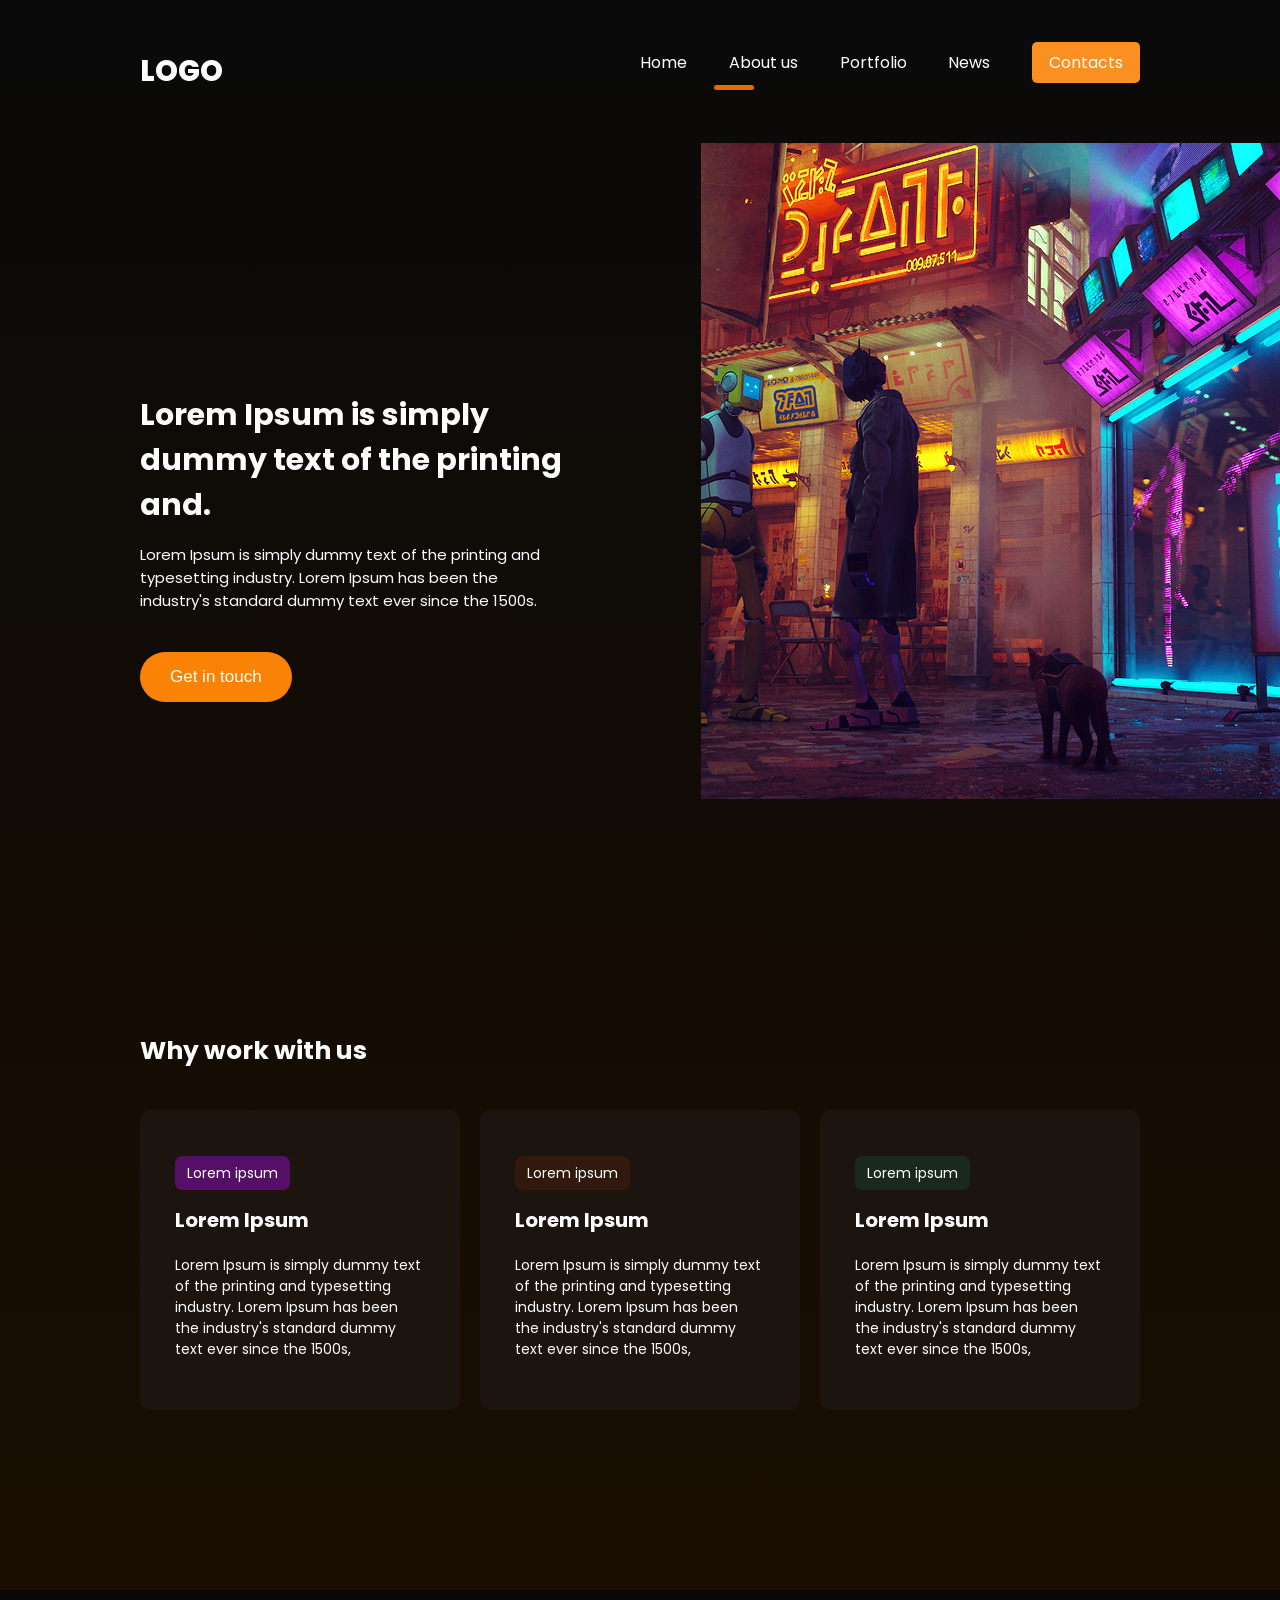
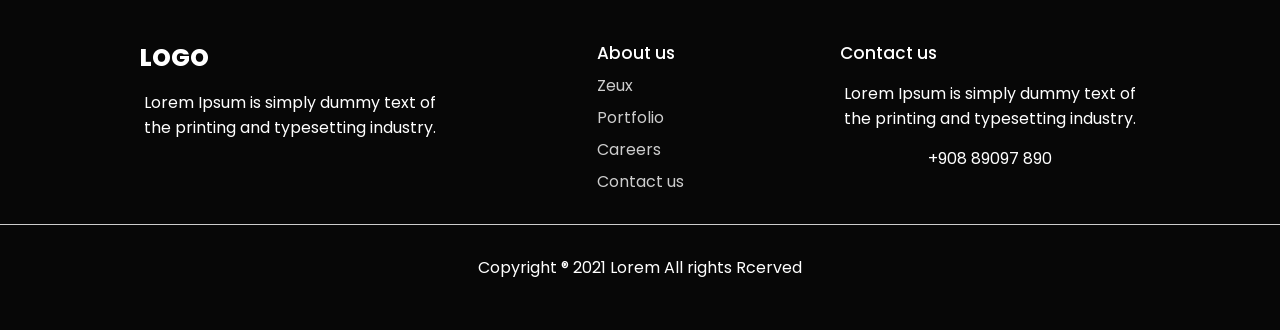
==== about.html @ df9c2403 "first commit" ====
<!DOCTYPE html>
<html lang="en">
<head>
    <meta charset="UTF-8">
    <meta name="viewport" content="width=device-width, initial-scale=1.0">
    <title>Game Website</title>
    <!-- В следующей строке нужна точка для подключения картинки (я её убрал, оказалось можно и без неёй)-->
    <link rel="stylesheet" href="css/main.css">
</head>

<body>
    <div class="wrapper">
        <header class="container">
            <span class="logo">logo</span>
            <nav>
                <ul>
                    <li><a href="/">Home</a></li>
                    <li class="active"><a href= "/about.html">About us</a></li>
                    <li><a href="#">Portfolio</a></li>
                    <li><a href="#">News</a></li>
                    <li class="btn"><a href="#">Contacts</a></li>
                </ul>
            </nav>
        </header>

        <div class="hero--about container">
            <div class="info">
                <h1>Lorem Ipsum is simply dummy text of the printing and.</h1>
                <p>Lorem Ipsum is simply dummy text of the printing and typesetting industry. Lorem Ipsum has been the industry's standard dummy text ever since the 1500s.</p>
                <button class="btn">Get in touch</button>
            </div>
            <img src="img/about-banner.png" alt="">
        </div>

        <div class="container work">
            <h2>Why work with us</h2>
            <div class="blocks">
                <div class="block">
                    <span class="badge purple">Lorem ipsum</span>
                    <h3>Lorem Ipsum</h3>
                    <p>Lorem Ipsum is simply dummy text of the printing and typesetting industry. Lorem Ipsum has been the industry's standard dummy text ever since the 1500s,</p>
                </div>
                <div class="block">
                    <span class="badge brown">Lorem ipsum</span>
                    <h3>Lorem Ipsum</h3>
                    <p>Lorem Ipsum is simply dummy text of the printing and typesetting industry. Lorem Ipsum has been the industry's standard dummy text ever since the 1500s,</p>
                </div>
                <div class="block">
                    <span class="badge green">Lorem ipsum</span>
                    <h3>Lorem Ipsum</h3>
                    <p>Lorem Ipsum is simply dummy text of the printing and typesetting industry. Lorem Ipsum has been the industry's standard dummy text ever since the 1500s,</p>
                </div>
            </div>
        </div>
    </div>

    <footer>
        <div class="blocks container">
            <div>
                <span class="logo">LOGO</span>
                <p>Lorem Ipsum is simply dummy text of the printing and typesetting industry. </p>
            </div>
            <div>
                <h4>About us</h4>
                <ul>
                    <li>Zeux</li>
                    <li>Portfolio</li>
                    <li>Careers</li>
                    <li>Contact us</li>
                </ul>
            </div>
            <div>
                <h4>Contact us</h4>
                <p>Lorem Ipsum is simply dummy text of the printing and typesetting industry. </p>
                <p>+908 89097 890</p>
            </div>
        </div>
        <hr>
        <p>Copyright ® 2021 Lorem All rights Rcerved</p>
    </footer>
</body>
</html>
---- css/main.css ----
@import url('https://fonts.googleapis.com/css2?family=Poppins:wght@400;500;700;800&display=swap');

* {
    margin: 0;
    padding: 0;
}

body {
    font-family: "Poppins", sans-serif;
    font-weight: 400;
    color: #fff;
    font-size: 16px;
}

a {
    text-decoration: none;
}

img {
    max-width: 100%;
}

.wrapper {
    background: linear-gradient(180deg,rgba(0, 0, 0, 0.96) 0%, rgba(26, 14, 1, 1) 100%);
    width: 100%;
    overflow-x: hidden;
}

.container {
    width: 1000px;
    margin: 0 auto;
}

header {
    padding: 50px 0;
}

header .logo {
    text-transform: uppercase;
    font-size: 29px;
    font-weight: 800;
}

header nav{
    float: right;
    width: 50%;
}

header nav ul {
    list-style: none;
    display: flex;
    justify-content: space-between;
    z-index: 2;
    position: relative;
}

header nav ul li {
    display: inline-block;
}

header nav ul li a {
    color: #fff;
}

header nav ul li.active::after {
    content: '';
    display: block;
    width: 40px;
    height: 5px;
    background: #DC7000;
    border-radius: 10px;
    position: relative;
    top: 10px;
    left: -15px;
}

header nav ul li:not(.active):not(.btn) a:hover {
    border-bottom: 5px solid #DC7000;
}

header nav ul li.btn a, .email .block button {
    background: #FA9021;
    padding: 9px 17px;
    border-radius: 5px;
    transition: all 500ms ease;
}

header nav ul li.btn a:hover, .email .block button:hover {
    background: #a02604;
}

.hero {
    padding-bottom: 100px;
    position: relative;
    z-index: 1;
}

.hero--info {
    width: 530px;
    padding-top: 70px;
}

.hero--info h2 {
    font-weight: 600;
    color:#E87D0E;
    font-size: 20px;
}

.hero--info h1 {
    font-weight: 600;
    font-size: 50px;
}

.hero--info p {
    font-weight: 500;
    line-height: 170%;
    margin: 30px 0;
}

.hero--info .btn, .hero--about .info .btn {
    background: #FA8305;
    color: #fff;
    border-radius: 50px;
    padding: 15px 30px;
    border: 0;
    transition: all 500ms ease;
    font-size: 17px;
}

.hero--info .btn:hover, .hero--about .info .btn:hover {
    cursor: pointer;
    transform: scale(1.1);
    /* background: #a02604; */
}

/* Не получилось расположить джойстик, как нужно */
.hero img {
    position: absolute;
    top: -150px;
    right: -220px;
    /* height: 750px; */
    /* width: 450px; */
}

/* Секция с играми */
.trending {
    padding-top: 50px;
}

.trending h3 {
    font-weight: 600;
    font-size: 31px;
}

.trending .see-all, .projects .see-all {
    background: #25211D;
    color: #fff;
    font-weight: 500;
    /* font-size: 20px; */
    border-radius: 5px;
    /* margin: 20px 10px; */
    padding: 12px 23px;
    float: right;
    display: block;
    transition: all 500ms ease;
}

.trending .see-all:hover, .projects .see-all:hover {
    transform: scale(1.1);
}

.trending .games {
    display: flex;
    justify-content: space-between;
    width: 100%;
    padding: 50px 0;
}

.trending .games .block:not(:first-of-type) {
    margin-left: 47px;
}

.trending .games span {
    display: block;
    text-align: center;
    margin-top: 20px;
}

.trending .games span img {
    position: relative;
    top: 5px;
    margin-right: 7px;
}

.big-text {
    padding: 50px 0;
    font-size: 35px;
    font-weight: 600;
    text-align: center;
    width: 800px;
}

.banner {
    padding: 80px 0;
}

.banner h3 {
    font-size: 30px;
    font-weight: 600;
    margin-bottom: 30px;
}

.banner p {
    line-height: 170%;
    margin-bottom: 30px;
    width: 550px;
    /* font-size: 16px; */
    /* font-weight: 400; */
}

.banner img {
    width: 100%;
    margin-bottom: 30px;
}

/* Секция с изображением */

.features {
    /* Ниже возникли трудности с подключением картинки */
    /* Также в background не смог подключить 'fixed' (фоновая картинка исчезает) */
    background: url('../img/fon.png') no-repeat center center;
    background-size: cover;
    padding: 80px 0;
}

.features h3,
.features p {
    margin-bottom: 20px;
    text-align: center;
    width: 800px;
    margin-left: auto;
    margin-right: auto;
}

.features h3 {
    font-size: 30px;
    font-weight: 700;
}

.features .info {
    display: flex;
    justify-content: center;
    flex-wrap: wrap;
}

.features .info .block {
    /* display: block; */
    text-align: center;
    width: 20%;
    margin: 30px 2%;
}

/* Не получается выравнять надписи ровно под картинками. Блок кода, что идёт дальше, просто мои догадки */
/* ---------------------------------- */
.features .info .block p {
    text-align: justify;
}
/* ---------------------------------- */

.features .info .block img {
    margin-bottom: 15px;
}

.projects {
    padding: 100px 0%;
}

.projects h3 {
    font-size: 30px;
    text-align: center;
    /* font-weight: 700; */
}

.projects p {
    margin: 40px 0;
    text-align: center;
    /* font-size: 14px; */
    /* width: 497px; */
}

/* Изображения расставлены не ровно по центру, относительно вертикальной оси + отступы между ними не соблюдены */
.projects .images {
    display: flex;
    justify-content: space-around;
    margin-bottom: 25px;
    /* align-items: center; */
}

.projects .see-all {
    float: none;
    width: 60px;
    text-align: center;
    margin: 0 auto;
}

/* Нижняя часть */
.email {
    padding-bottom: 120px;
}

.email h3 {
    margin-top: 60px;
    font-size: 30px;
    /* margin-bottom: 20px; */
}

/* Можно прописать стили для нижнего текста */
/* ----------------------------- */
/* .email p {
    font-size: 16px;
    margin-bottom: 50px;
} */
/* ----------------------------- */

.email .block {
    background: #1C140F;
    margin-top: 30px;
    border-radius: 10px;
    padding: 40px 3%;
    width: 94%;
    display: flex;
    justify-content: space-between;
    align-items: center;
    /* Следующю строчку добавил я, чтобы плейсхолдер не вылезал за поля */
    width: 1000px;
}

.email .block h4 {
    font-size: 30px;
    font-weight: 400;
}

.email .block p {
    width: 500px;
}

.email .block input {
    background: #fff;
    outline: none;
    border: 0;
    border-radius: 5px;
    width: 250px;
    font-family: "Poppins", sans-serif;
    font-weight: 400;
    padding: 12px 30px;
    position: relative;
    right: -100px;
    z-index: 1;
    padding-right: 120px;
}

.email .block input::placeholder {
    color: #898989
}

.email .block button {
    cursor: pointer;
    border: 0;
    padding: 13px, 17px;
    position: relative;
    z-index: 2;
    color: #fff;
}

/* Страница про нас */
.hero--about {
    position: relative;
}

.hero--about .info {
    width: 500px;
    padding: 250px 0;
}

.hero--about .info h1 {
    margin-bottom: 15px;
    font-size: 30px;
    width: 425px;
}

.hero--about .info p {
    font-size: 15px;
    width: 414px;
    margin-bottom: 40px;
}

.hero--about img {
    position: absolute;
    right: -300px;
    top: 0;
}

.work {
    padding: 80px 0;
}

.work h2 {
    font-size: 25px;
    margin-bottom: 40px;
}

.work .blocks {
    display: flex;
    justify-content: space-between;
}

.work .blocks .block {
    width: 25%;
    background: #1C140F;
    padding: 50px 35px;
    border-radius: 10px;
    margin-bottom: 100px;
}

.work .blocks .block h3 {
    font-size: 20px;
    margin: 20px 0;
}

.work .blocks .block p {
    font-size: 14px;
}

.work .blocks .block .badge {
    border-radius: 7px;
    padding: 7px 12px;
    font-size: 14px;
    margin-bottom: 20px;
}

.work .blocks .block .badge.purple {
    background: #560F67;
}

.work .blocks .block .badge.brown {
    background: #31190D;
}

.work .blocks .block .badge.green {
    background: #192A1D;
}

/* Footer */
footer {
    background: #070707;
    padding: 50px 0;
    /* width: 100%; */
}

footer .blocks {
    display: flex;
    justify-content: space-between;
}

footer .blocks .logo {
    font-size: 24px;
    font-weight: 800;
}

footer .blocks p {
    width: 300px;
    margin: 15px 0;
}

footer .blocks h4 {
    font-size: 17px;
    font-weight: 500;
}

footer .blocks ul {
    list-style: none;
}

footer .blocks ul li {
    margin-top: 7px;
    opacity: 0.8;
}

footer hr {
    margin: 30px 0;
    border: 0;
    height: 0.6px;
    background: #ccc;
}

footer p {
    text-align: center;
}
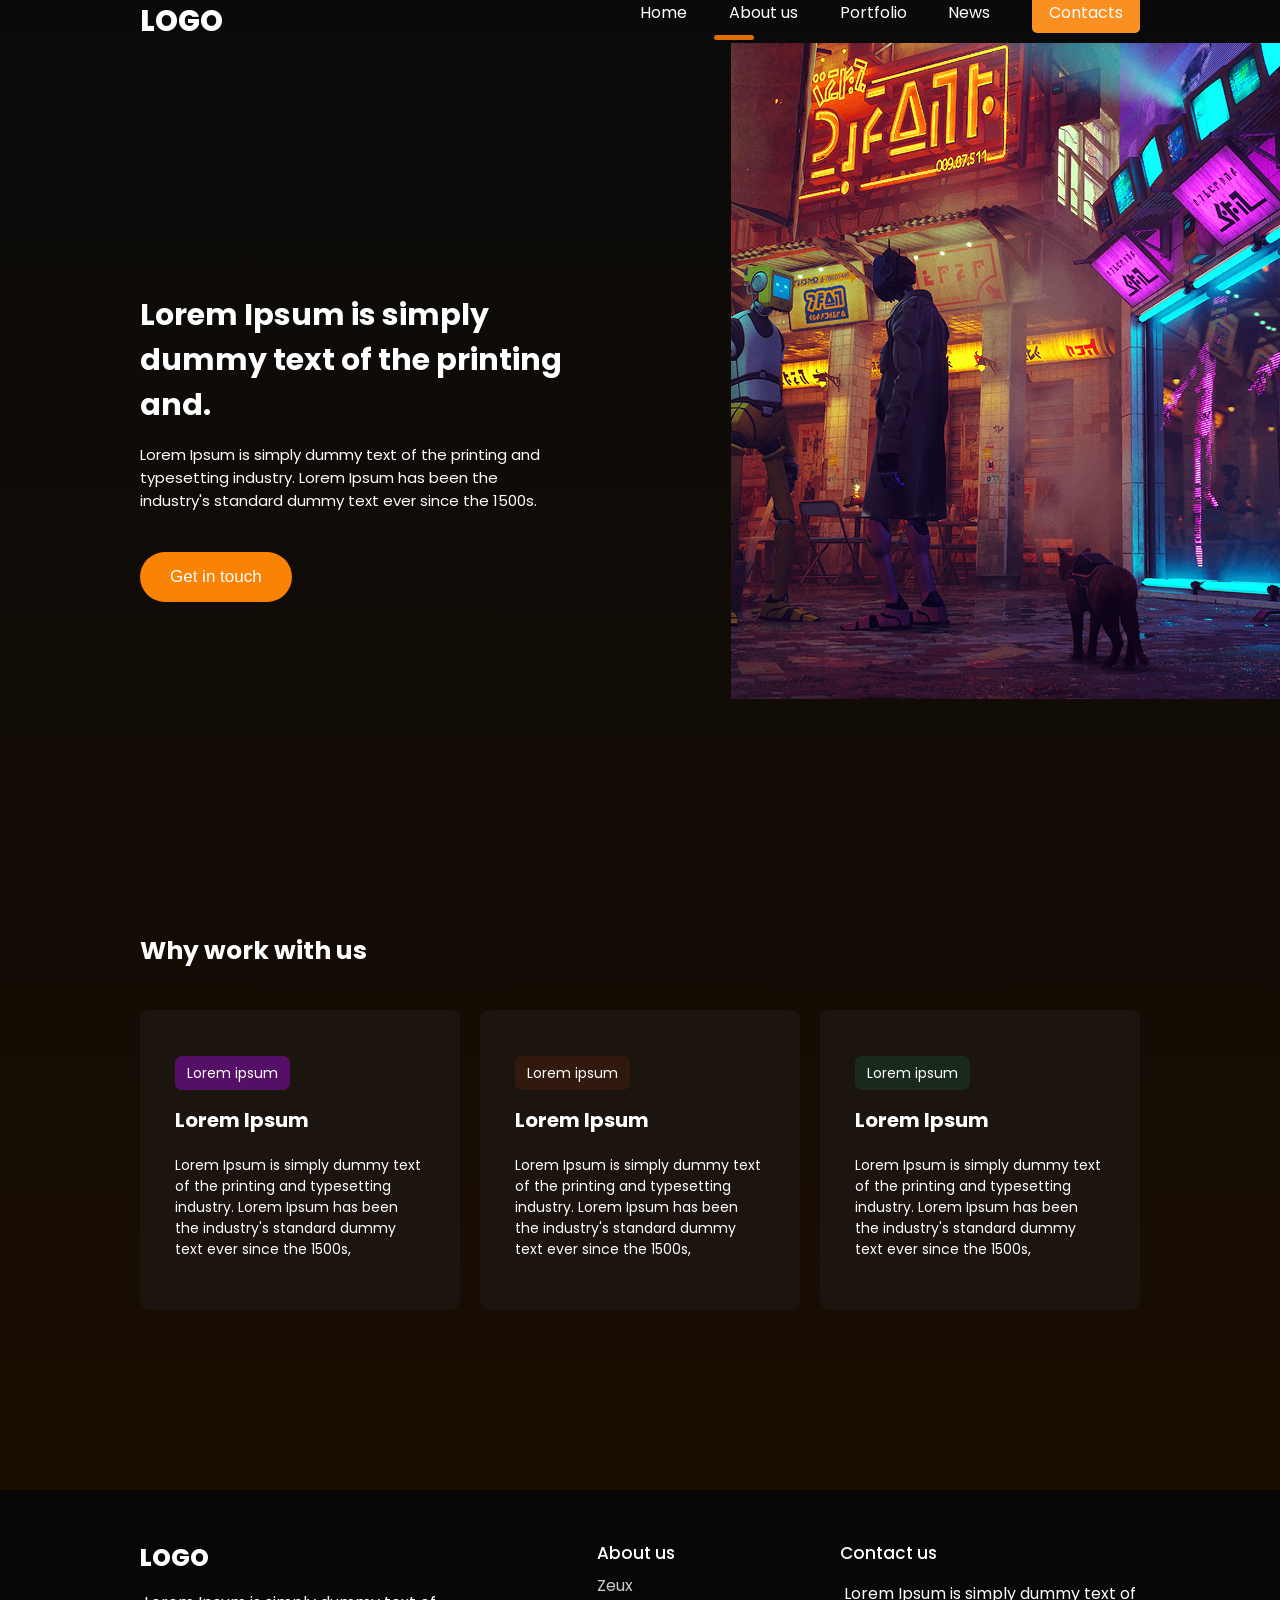
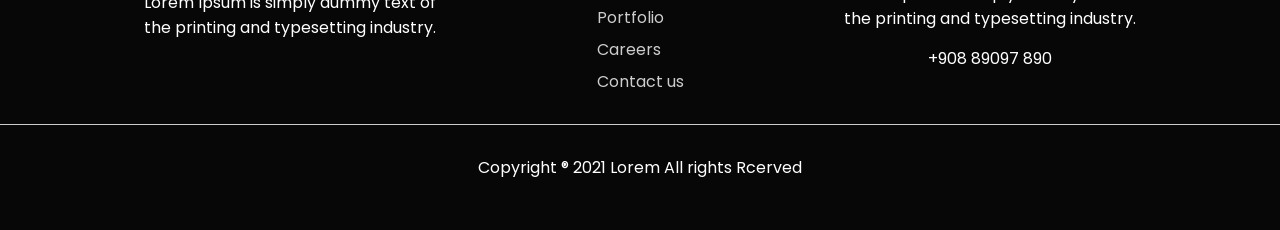
==== commit d70e6a02: "code review" ====
--- a/about.html
+++ b/about.html
@@ -15,7 +15,7 @@
             <nav>
                 <ul>
                     <li><a href="/">Home</a></li>
-                    <li class="active"><a href= "/about.html">About us</a></li>
+                    <li class="active"><span>About us</span></li>
                     <li><a href="#">Portfolio</a></li>
                     <li><a href="#">News</a></li>
                     <li class="btn"><a href="#">Contacts</a></li>
--- a/css/main.css
+++ b/css/main.css
@@ -18,6 +18,7 @@
 
 img {
     max-width: 100%;
+    display: block;
 }
 
 .wrapper {
@@ -27,7 +28,8 @@
 }
 
 .container {
-    width: 1000px;
+    max-width: 1000px;
+    padding: 0 30px;
     margin: 0 auto;
 }
 
@@ -176,20 +178,18 @@
     padding: 50px 0;
 }
 
-.trending .games .block:not(:first-of-type) {
-    margin-left: 47px;
-}
-
-.trending .games span {
-    display: block;
-    text-align: center;
+.trending > .games {
+    display: grid;
+    grid-template-columns: repeat(4, 1fr);
+    gap: 48px;
+}
+
+.trending .games > .block > .block-heading {
+    display: flex;
+    align-items: center;
+    justify-content: center;
     margin-top: 20px;
-}
-
-.trending .games span img {
-    position: relative;
-    top: 5px;
-    margin-right: 7px;
+    gap: 8px;
 }
 
 .big-text {
@@ -237,7 +237,6 @@
 .features p {
     margin-bottom: 20px;
     text-align: center;
-    width: 800px;
     margin-left: auto;
     margin-right: auto;
 }
@@ -249,30 +248,27 @@
 
 .features .info {
     display: flex;
-    justify-content: center;
-    flex-wrap: wrap;
+    flex-direction: column;
+    column-gap: 40px;
+    row-gap: 60px;
 }
 
 .features .info .block {
-    /* display: block; */
-    text-align: center;
-    width: 20%;
-    margin: 30px 2%;
-}
-
-/* Не получается выравнять надписи ровно под картинками. Блок кода, что идёт дальше, просто мои догадки */
-/* ---------------------------------- */
-.features .info .block p {
-    text-align: justify;
-}
-/* ---------------------------------- */
+    display: flex;
+    flex-direction: column;
+    align-items: center;
+}
+
+.features .info .block > p {
+    white-space: nowrap;
+}
 
 .features .info .block img {
     margin-bottom: 15px;
 }
 
 .projects {
-    padding: 100px 0%;
+    padding: 100px 0;
 }
 
 .projects h3 {
@@ -496,3 +492,20 @@
 footer p {
     text-align: center;
 }
+
+.game-preview {
+    border-radius: 20px;
+}
+
+@media screen and (min-width: 570px) {
+    .features .info {
+        display: grid;
+        grid-template-columns: repeat(2, 1fr);
+    }
+}
+
+@media screen and (min-width: 768px) {
+    .features .info {
+        grid-template-columns: repeat(3, 1fr);
+    }
+}
